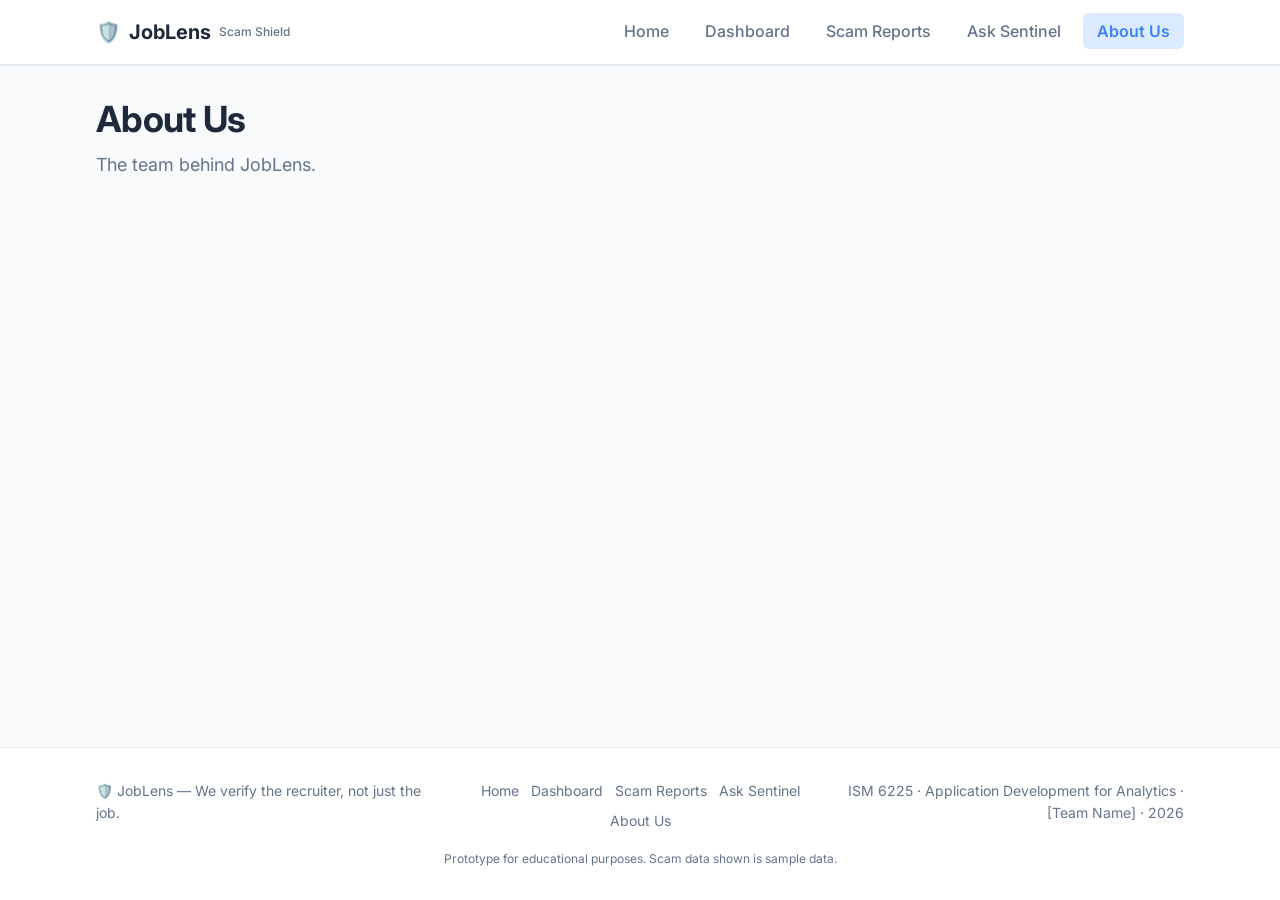
==== aboutus.html @ b37e3d8d "Set up structure, design system, navbar, home page Co-authored-by: Cursor <cursoragent@cursor.com>" ====
<!DOCTYPE html>
<html lang="en">
<head>
  <meta charset="UTF-8">
  <meta name="viewport" content="width=device-width, initial-scale=1">
  <title>JobLens | About Us</title>
  <meta name="description" content="Meet the team behind JobLens and how the tool helps university career centers protect students from job and internship scams.">
  <link rel="preconnect" href="https://fonts.googleapis.com">
  <link rel="preconnect" href="https://fonts.gstatic.com" crossorigin>
  <link href="https://fonts.googleapis.com/css2?family=Inter:wght@400;500;600;700&display=swap" rel="stylesheet">
  <link rel="stylesheet" href="css/site.css">
</head>
<body>
  <header id="site-header" class="site-header">
    <nav class="navbar container flex-between" aria-label="Main navigation">
      <a class="brand" href="index.html">
        <span class="brand-mark" aria-hidden="true">🛡️</span>
        <span class="brand-name">JobLens</span>
        <span class="brand-tagline">Scam Shield</span>
      </a>
      <button class="nav-toggle" type="button" aria-label="Open menu" aria-expanded="false" aria-controls="nav-links">☰</button>
      <ul class="nav-links" id="nav-links">
        <li><a class="nav-link" href="index.html">Home</a></li>
        <li><a class="nav-link" href="dashboard.html">Dashboard</a></li>
        <li><a class="nav-link" href="crud.html">Scam Reports</a></li>
        <li><a class="nav-link" href="bot.html">Ask Sentinel</a></li>
        <li><a class="nav-link" href="aboutus.html">About Us</a></li>
      </ul>
    </nav>
  </header>
  <main class="container">
    <section class="page-header">
      <h1>About Us</h1>
      <p class="lead text-muted">The team behind JobLens.</p>
    </section>
  </main>
  <footer id="site-footer" class="site-footer">
    <div class="container">
      <div class="footer-row">
        <p class="footer-brand">🛡️ JobLens — We verify the recruiter, not just the job.</p>
        <nav class="footer-nav" aria-label="Footer">
          <a href="index.html">Home</a>
          <a href="dashboard.html">Dashboard</a>
          <a href="crud.html">Scam Reports</a>
          <a href="bot.html">Ask Sentinel</a>
          <a href="aboutus.html">About Us</a>
        </nav>
        <p class="footer-course">ISM 6225 · Application Development for Analytics · [Team Name] · <span id="year"></span></p>
      </div>
      <p class="footer-disclaimer">Prototype for educational purposes. Scam data shown is sample data.</p>
    </div>
  </footer>
  <script src="js/main.js" defer></script>
</body>
</html>
---- css/site.css ----
/* JobLens light design system */

/* ==========================================================================
   a) CSS variables
   ========================================================================== */

:root {
  --bg: #F8FAFC;
  --surface: #FFFFFF;
  --border: #E2E8F0;
  --text: #1E293B;
  --muted: #64748B;
  --primary: #3B82F6;
  --primary-hover: #2563EB;
  --primary-light: #DBEAFE;
  --low: #16A34A;
  --low-bg: #DCFCE7;
  --medium: #D97706;
  --medium-bg: #FEF3C7;
  --high: #DC2626;
  --high-bg: #FEE2E2;
  --chart-1: #93C5FD;
  --chart-2: #86EFAC;
  --chart-3: #FCD34D;
  --chart-4: #FCA5A5;
  --chart-5: #C4B5FD;

  --radius-sm: 6px;
  --radius: 10px;
  --radius-lg: 16px;
  --shadow-sm: 0 1px 2px rgba(15, 23, 42, 0.05);
  --shadow: 0 4px 12px rgba(15, 23, 42, 0.06);
  --space-1: 4px;
  --space-2: 8px;
  --space-3: 12px;
  --space-4: 16px;
  --space-5: 24px;
  --space-6: 32px;
  --space-7: 48px;
  --space-8: 64px;
  --container: 1120px;
  --font: "Inter", system-ui, -apple-system, "Segoe UI", Roboto, sans-serif;
}

/* ==========================================================================
   b) Reset and base
   ========================================================================== */

*,
*::before,
*::after {
  box-sizing: border-box;
  margin: 0;
}

body {
  display: flex;
  flex-direction: column;
  min-height: 100vh;
  background: var(--bg);
  color: var(--text);
  font-family: var(--font);
  font-size: 1rem;
  line-height: 1.6;
}

img {
  max-width: 100%;
  height: auto;
  display: block;
}

a {
  color: var(--primary);
  text-underline-offset: 2px;
}

a:hover {
  color: var(--primary-hover);
}

:focus-visible {
  outline: 2px solid var(--primary);
  outline-offset: 2px;
}

button,
input,
select,
textarea {
  font-family: inherit;
}

main {
  flex: 1;
  width: 100%;
  min-width: 0;
  padding-top: var(--space-4);
  padding-bottom: var(--space-6);
}

/* ==========================================================================
   c) Typography
   ========================================================================== */

h1,
h2,
h3,
h4 {
  line-height: 1.25;
  letter-spacing: -0.02em;
  color: var(--text);
  margin-bottom: var(--space-3);
}

h1 {
  font-size: 2.25rem;
  font-weight: 700;
}

h2 {
  font-size: 1.75rem;
  font-weight: 700;
}

h3 {
  font-size: 1.25rem;
  font-weight: 600;
}

h4 {
  font-size: 1.0625rem;
  font-weight: 600;
}

.text-muted {
  color: var(--muted);
}

.lead {
  font-size: 1.125rem;
  line-height: 1.7;
  color: var(--muted);
}

.small {
  font-size: 0.875rem;
}

/* ==========================================================================
   d) Layout utilities
   ========================================================================== */

.container {
  width: 100%;
  max-width: var(--container);
  margin-inline: auto;
  padding: 0 var(--space-4);
}

.section {
  padding-block: var(--space-7);
}

.grid {
  display: grid;
  gap: var(--space-5);
}

.grid-2 {
  grid-template-columns: repeat(2, minmax(0, 1fr));
}

.grid-3 {
  grid-template-columns: repeat(3, minmax(0, 1fr));
}

.grid-4 {
  grid-template-columns: repeat(4, minmax(0, 1fr));
}

.flex {
  display: flex;
  align-items: center;
  flex-wrap: wrap;
}

.flex-between {
  display: flex;
  align-items: center;
  justify-content: space-between;
  gap: var(--space-4);
  flex-wrap: wrap;
}

.gap-2 {
  gap: var(--space-2);
}

.gap-4 {
  gap: var(--space-4);
}

.text-center {
  text-align: center;
}

.mt-2 { margin-top: var(--space-2); }
.mt-3 { margin-top: var(--space-3); }
.mt-4 { margin-top: var(--space-4); }
.mt-5 { margin-top: var(--space-5); }
.mt-6 { margin-top: var(--space-6); }

.mb-2 { margin-bottom: var(--space-2); }
.mb-3 { margin-bottom: var(--space-3); }
.mb-4 { margin-bottom: var(--space-4); }
.mb-5 { margin-bottom: var(--space-5); }
.mb-6 { margin-bottom: var(--space-6); }

/* ==========================================================================
   e) Components
   ========================================================================== */

.card {
  background: var(--surface);
  border: 1px solid var(--border);
  border-radius: var(--radius);
  box-shadow: var(--shadow-sm);
  padding: var(--space-5);
}

.card:hover {
  box-shadow: var(--shadow);
}

.btn {
  display: inline-flex;
  align-items: center;
  justify-content: center;
  gap: var(--space-2);
  border: 1px solid transparent;
  border-radius: var(--radius);
  padding: 10px 16px;
  font-size: 0.9375rem;
  font-weight: 600;
  line-height: 1.2;
  text-decoration: none;
  cursor: pointer;
  background: var(--surface);
  color: var(--text);
}

.btn:hover {
  text-decoration: none;
}

.btn-primary {
  background: var(--primary);
  color: var(--surface);
}

.btn-primary:hover {
  background: var(--primary-hover);
  color: var(--surface);
}

.btn-secondary {
  background: var(--surface);
  color: var(--text);
  border-color: var(--border);
}

.btn-secondary:hover {
  background: var(--bg);
  color: var(--text);
}

.btn-danger {
  background: var(--high-bg);
  color: var(--high);
}

.btn-danger:hover {
  background: var(--high-bg);
  color: var(--high);
  border-color: var(--high);
}

.btn-sm {
  padding: 6px 12px;
  font-size: 0.85rem;
  line-height: 1.2;
  white-space: nowrap;
  min-width: fit-content;
  border-radius: var(--radius-sm);
}

.btn:disabled,
.btn[aria-disabled="true"] {
  opacity: 0.55;
  cursor: not-allowed;
}

.btn:disabled:hover,
.btn[aria-disabled="true"]:hover {
  background: var(--surface);
  color: var(--text);
  border-color: var(--border);
}

.btn-primary:disabled:hover {
  background: var(--primary);
  color: var(--surface);
  border-color: transparent;
}

.btn-danger:disabled:hover {
  background: var(--high-bg);
  color: var(--high);
  border-color: transparent;
}

.form-group {
  display: flex;
  flex-direction: column;
  gap: var(--space-2);
  margin-bottom: var(--space-4);
}

.form-group label {
  font-size: 0.9375rem;
  font-weight: 600;
}

input,
select,
textarea {
  width: 100%;
  padding: 10px 12px;
  border: 1px solid var(--border);
  border-radius: var(--radius-sm);
  background: var(--surface);
  color: var(--text);
  font-size: 1rem;
  line-height: 1.5;
}

textarea {
  min-height: 120px;
  resize: vertical;
}

input:focus,
select:focus,
textarea:focus {
  border-color: var(--primary);
  outline: 2px solid var(--primary);
  outline-offset: 1px;
  box-shadow: 0 0 0 3px var(--primary-light);
}

.form-error {
  color: var(--high);
  font-size: 0.8125rem;
}

.form-help {
  color: var(--muted);
  font-size: 0.8125rem;
}

.table-wrap {
  width: 100%;
  overflow-x: auto;
}

.table {
  width: 100%;
  border-collapse: collapse;
  background: var(--surface);
  border: 1px solid var(--border);
  border-radius: var(--radius);
}

.table th,
.table td {
  padding: var(--space-3) var(--space-4);
  text-align: left;
  border-bottom: 1px solid var(--border);
  vertical-align: middle;
}

.table th {
  background: var(--bg);
  color: var(--muted);
  font-size: 0.8125rem;
  font-weight: 600;
  letter-spacing: 0.01em;
}

.table tr:last-child td {
  border-bottom: none;
}

.table tbody tr:hover {
  background: var(--bg);
}

.badge {
  display: inline-block;
  padding: 2px 10px;
  border-radius: 999px;
  font-size: 0.75rem;
  font-weight: 600;
  line-height: 1.5;
  white-space: nowrap;
}

.badge-low,
.badge-approved {
  color: var(--low);
  background: var(--low-bg);
}

.badge-medium,
.badge-pending {
  color: var(--medium);
  background: var(--medium-bg);
}

.badge-high,
.badge-rejected {
  color: var(--high);
  background: var(--high-bg);
}

.badge-neutral {
  color: var(--muted);
  background: var(--border);
}

.alert {
  padding: var(--space-3) var(--space-4);
  border: 1px solid var(--border);
  border-radius: var(--radius);
  background: var(--surface);
  color: var(--text);
}

.alert-success {
  color: var(--low);
  background: var(--low-bg);
  border-color: transparent;
}

.alert-error {
  color: var(--high);
  background: var(--high-bg);
  border-color: transparent;
}

.alert-info {
  color: var(--primary);
  background: var(--primary-light);
  border-color: transparent;
}

.kpi {
  background: var(--surface);
  border: 1px solid var(--border);
  border-radius: var(--radius);
  box-shadow: var(--shadow-sm);
  padding: var(--space-5);
}

.kpi-value {
  font-size: 2rem;
  font-weight: 700;
  letter-spacing: -0.03em;
  line-height: 1.1;
  margin-bottom: var(--space-2);
}

.kpi-label {
  color: var(--muted);
  font-size: 0.875rem;
}

.modal-backdrop {
  display: none;
  position: fixed;
  inset: 0;
  z-index: 100;
  background: rgba(15, 23, 42, 0.4);
}

.modal-backdrop.is-open {
  display: block;
}

.modal {
  display: none;
  position: fixed;
  top: 50%;
  left: 50%;
  z-index: 101;
  width: min(100% - var(--space-6), 480px);
  padding: var(--space-5);
  background: var(--surface);
  border: 1px solid var(--border);
  border-radius: var(--radius-lg);
  box-shadow: var(--shadow);
  transform: translate(-50%, -50%);
}

.modal.is-open {
  display: block;
}

.site-header {
  position: sticky;
  top: 0;
  z-index: 100;
  background: var(--surface);
  border-bottom: 1px solid var(--border);
  box-shadow: var(--shadow-sm);
}

.navbar {
  display: flex;
  align-items: center;
  justify-content: space-between;
  flex-wrap: nowrap;
  gap: var(--space-3);
  height: 64px;
  min-height: 64px;
}

.brand {
  display: inline-flex;
  align-items: center;
  gap: var(--space-2);
  flex: 0 0 auto;
  color: var(--text);
  font-size: 1.25rem;
  font-weight: 700;
  line-height: 1;
  text-decoration: none;
  white-space: nowrap;
}

.brand:hover {
  color: var(--text);
}

.brand-tagline {
  color: var(--muted);
  font-size: 0.75rem;
  font-weight: 500;
}

.nav-links {
  display: flex;
  align-items: center;
  gap: var(--space-2);
  margin: 0;
  padding: 0;
  list-style: none;
}

.nav-link {
  color: var(--muted);
  text-decoration: none;
  font-weight: 500;
  padding: 8px 14px;
  border-radius: var(--radius-sm);
}

.nav-link:hover {
  color: var(--text);
  background: var(--bg);
}

.nav-link.active,
.nav-link.active:hover {
  background: var(--primary-light);
  color: var(--primary);
  font-weight: 600;
}

.nav-toggle {
  display: none;
  flex: 0 0 auto;
  align-items: center;
  justify-content: center;
  width: 44px;
  height: 44px;
  padding: 0;
  border: 1px solid var(--border);
  border-radius: var(--radius-sm);
  background: var(--surface);
  color: var(--text);
  font-size: 1.25rem;
  line-height: 1;
  cursor: pointer;
}

.nav-toggle:hover {
  background: var(--bg);
}

.page-header {
  padding: var(--space-6) 0 var(--space-4);
}

.page-header h1 {
  margin-bottom: var(--space-2);
}

.site-footer {
  margin-top: var(--space-8);
  background: var(--surface);
  border-top: 1px solid var(--border);
  padding: var(--space-6) 0;
  color: var(--muted);
  font-size: 0.875rem;
}

.footer-row {
  display: flex;
  align-items: flex-start;
  justify-content: space-between;
  gap: var(--space-5);
}

.footer-brand,
.footer-nav,
.footer-course {
  flex: 1;
  min-width: 0;
}

.footer-course {
  text-align: right;
}

.footer-nav {
  display: flex;
  flex-wrap: wrap;
  justify-content: center;
  gap: var(--space-2) var(--space-3);
}

.footer-nav a {
  color: var(--muted);
  font-size: 0.875rem;
  text-decoration: none;
}

.footer-nav a:hover {
  color: var(--primary);
}

.footer-disclaimer {
  margin-top: var(--space-4);
  color: var(--muted);
  font-size: 0.75rem;
  text-align: center;
}

/* ==========================================================================
   f) Responsive
   ========================================================================== */

@media (max-width: 900px) {
  .grid-3,
  .grid-4 {
    grid-template-columns: repeat(2, minmax(0, 1fr));
  }
}

@media (max-width: 600px) {
  .grid-2,
  .grid-3,
  .grid-4 {
    grid-template-columns: 1fr;
  }

  h1 {
    font-size: 1.75rem;
  }

  .section {
    padding-block: var(--space-5);
  }
}

@media (max-width: 768px) {
  .brand-tagline {
    display: none;
  }

  .nav-toggle {
    display: inline-flex;
  }

  .nav-links {
    display: none;
    position: absolute;
    top: 100%;
    left: 0;
    right: 0;
    flex-direction: column;
    align-items: stretch;
    gap: 0;
    padding: var(--space-2) 0;
    background: var(--surface);
    border-bottom: 1px solid var(--border);
    box-shadow: var(--shadow);
  }

  .nav-links.is-open {
    display: flex;
  }

  .nav-links li {
    width: 100%;
  }

  .nav-link {
    display: flex;
    align-items: center;
    width: 100%;
    min-height: 44px;
    padding: var(--space-3) var(--space-4);
    border-radius: 0;
  }

  .footer-row {
    flex-direction: column;
    align-items: center;
    text-align: center;
  }

  .footer-course {
    text-align: center;
  }
}

/* ==========================================================================
   Home page
   ========================================================================== */

html {
  scroll-behavior: smooth;
}

.home {
  padding-top: 0;
  padding-bottom: 0;
}

.hero {
  background: linear-gradient(180deg, var(--primary-light) 0%, var(--bg) 78%);
  padding: var(--space-8) 0 var(--space-7);
}

.hero-grid {
  display: grid;
  grid-template-columns: 1.15fr 0.85fr;
  gap: var(--space-6);
  align-items: center;
}

.hero h1 {
  font-size: 2.75rem;
}

.hero .lead {
  max-width: 38rem;
  margin-top: var(--space-3);
}

.hero-actions {
  display: flex;
  flex-wrap: wrap;
  gap: var(--space-3);
  margin-top: var(--space-5);
}

.pill {
  display: inline-block;
  margin-bottom: var(--space-4);
  padding: 4px 12px;
  border-radius: 999px;
  background: var(--primary-light);
  color: var(--primary);
  font-size: 0.8125rem;
  font-weight: 600;
  box-shadow: 0 0 0 4px var(--surface);
}

.section-heading {
  max-width: 680px;
  margin: 0 auto var(--space-6);
  text-align: center;
}

.section-title {
  margin-bottom: 0;
}

.section-subtitle {
  margin-top: var(--space-2);
  color: var(--muted);
  font-size: 1.0625rem;
}

.card-emoji {
  margin-bottom: var(--space-3);
  font-size: 1.75rem;
  line-height: 1;
}

.step-list {
  list-style: none;
  padding: 0;
}

.step-number {
  display: inline-flex;
  align-items: center;
  justify-content: center;
  width: 40px;
  height: 40px;
  margin-bottom: var(--space-3);
  border-radius: 50%;
  background: var(--primary-light);
  color: var(--primary);
  font-weight: 700;
}

.example-title {
  font-size: 1.25rem;
}

.example-meta,
.result-email {
  overflow-wrap: anywhere;
}

.example-scoreline,
.result-top {
  display: flex;
  align-items: flex-start;
  justify-content: space-between;
  gap: var(--space-4);
  margin-top: var(--space-4);
}

.example-score,
.result-score {
  font-size: 1.75rem;
  font-weight: 700;
  letter-spacing: -0.03em;
  line-height: 1;
}

.badge-lg {
  padding: 6px 14px;
  font-size: 0.875rem;
}

#check,
#check-result {
  scroll-margin-top: 84px;
}

.check-wrap {
  max-width: 720px;
  margin-inline: auto;
}

.check-form:hover,
.result-card:hover {
  box-shadow: var(--shadow-sm);
}

.try-these {
  margin-top: var(--space-5);
}

.try-these p {
  margin-bottom: var(--space-2);
}

.chip-row {
  display: flex;
  flex-wrap: wrap;
  gap: var(--space-2);
}

.chip {
  max-width: 100%;
  padding: 6px 12px;
  border: 1px solid var(--border);
  border-radius: 999px;
  background: var(--surface);
  color: var(--text);
  font-family: inherit;
  font-size: 0.8125rem;
  font-weight: 500;
  line-height: 1.4;
  text-align: left;
  overflow-wrap: anywhere;
  cursor: pointer;
}

.chip:hover {
  background: var(--primary-light);
  border-color: var(--primary-light);
  color: var(--text);
}

#check-result {
  margin-top: var(--space-4);
}

.result-card {
  animation: result-in 250ms ease;
}

.result-email {
  font-weight: 700;
}

.result-verdict {
  display: flex;
  flex-direction: column;
  align-items: flex-end;
  gap: var(--space-2);
  text-align: right;
}

.result-phrase {
  color: var(--muted);
}

.score-bar {
  height: 10px;
  margin-top: var(--space-4);
  overflow: hidden;
  border-radius: 999px;
  background: var(--border);
}

.score-fill {
  width: var(--score, 0%);
  height: 100%;
  border-radius: inherit;
  transition: width 250ms ease;
}

.score-fill.is-low {
  background: var(--low);
}

.score-fill.is-medium {
  background: var(--medium);
}

.score-fill.is-high {
  background: var(--high);
}

.reason-list {
  display: flex;
  flex-direction: column;
  gap: var(--space-2);
  margin-top: var(--space-4);
  padding: 0;
  list-style: none;
}

.reason-list li {
  display: flex;
  align-items: flex-start;
  gap: var(--space-2);
}

.reason-icon {
  flex: 0 0 auto;
  width: 1.25rem;
  font-weight: 700;
  line-height: 1.6;
  text-align: center;
}

.reason-icon.good {
  color: var(--low);
}

.reason-icon.bad {
  color: var(--high);
}

.reason-icon.info {
  color: var(--muted);
}

.next-steps {
  margin-top: var(--space-4);
  padding: var(--space-4);
  border-radius: var(--radius);
}

.next-steps h3 {
  margin-bottom: var(--space-2);
  font-size: 1.05rem;
}

.next-steps.is-low {
  background: var(--low-bg);
}

.next-steps.is-low h3 {
  color: var(--low);
}

.next-steps.is-medium {
  background: var(--medium-bg);
}

.next-steps.is-medium h3 {
  color: var(--medium);
}

.next-steps.is-high {
  background: var(--high-bg);
}

.next-steps.is-high h3 {
  color: var(--high);
}

.next-steps .btn {
  margin-top: var(--space-3);
}

.result-note {
  margin-top: var(--space-4);
}

.cta-band {
  padding: var(--space-7) var(--space-5);
  border-radius: var(--radius-lg);
  background: var(--primary-light);
  text-align: center;
}

.cta-band h2 {
  margin-bottom: 0;
}

.cta-actions {
  display: flex;
  flex-wrap: wrap;
  justify-content: center;
  gap: var(--space-3);
  margin-top: var(--space-5);
}

@keyframes result-in {
  from {
    opacity: 0;
    transform: translateY(8px);
  }

  to {
    opacity: 1;
    transform: translateY(0);
  }
}

@media (max-width: 900px) {
  .hero-grid {
    grid-template-columns: 1fr;
  }
}

@media (max-width: 768px) {
  .hero {
    padding: var(--space-6) 0;
  }

  .hero h1 {
    font-size: 2rem;
    max-width: none;
  }
}

@media (max-width: 360px) {
  .hero-actions .btn,
  .cta-actions .btn,
  .next-steps .btn {
    width: 100%;
  }

  .result-top,
  .example-scoreline {
    flex-direction: column;
  }

  .result-verdict {
    align-items: flex-start;
    text-align: left;
  }
}

@media (prefers-reduced-motion: reduce) {
  html {
    scroll-behavior: auto;
  }

  .result-card,
  .score-fill {
    animation: none;
    transition: none;
  }
}

/* ==========================================================================
   CRUD page
   ========================================================================== */

.crud-summary {
  margin-bottom: var(--space-5);
}

.crud-layout {
  display: grid;
  grid-template-columns: minmax(0, 38fr) minmax(0, 62fr);
  gap: var(--space-5);
  align-items: start;
}

.crud-layout > * {
  min-width: 0;
}

.crud-layout .table-wrap {
  max-width: 100%;
}

.crud-form {
  position: sticky;
  top: 88px;
  scroll-margin-top: 88px;
}

.crud-form fieldset {
  border: 0;
  padding: 0;
}

.crud-form legend {
  margin-bottom: var(--space-2);
  font-size: 0.9375rem;
  font-weight: 600;
}

.radio-row {
  display: flex;
  flex-wrap: wrap;
  gap: var(--space-4);
}

.radio-row label {
  display: inline-flex;
  align-items: center;
  gap: var(--space-2);
  font-weight: 500;
}

.radio-row input {
  width: auto;
}

.form-actions {
  display: flex;
  flex-wrap: wrap;
  gap: var(--space-2);
}

.domain-preview {
  color: var(--muted);
  font-size: 0.8125rem;
}

.char-counter {
  color: var(--muted);
  font-size: 0.8125rem;
}

.char-counter.is-over {
  color: var(--high);
  font-weight: 600;
}

.toolbar {
  display: flex;
  flex-wrap: wrap;
  align-items: center;
  gap: var(--space-3);
  margin-bottom: var(--space-4);
}

.toolbar-search {
  flex: 1 1 220px;
  min-width: 180px;
}

.toolbar select {
  width: auto;
  min-width: 10.5rem;
}

.sort-btn {
  display: inline-flex;
  align-items: center;
  padding: 0;
  border: 0;
  background: transparent;
  color: inherit;
  font: inherit;
  font-weight: 600;
  cursor: pointer;
}

.table th.sortable:hover,
.sort-btn:hover {
  color: var(--primary);
}

.crud-layout > section {
  overflow: hidden;
}

.crud-layout .table-wrap {
  overflow-x: auto;
}

.crud-layout .table {
  width: 100%;
  min-width: 820px;
}

.crud-layout .table th,
.crud-layout .table td {
  padding: 12px 14px;
  vertical-align: middle;
}

.col-nowrap {
  white-space: nowrap;
}

.crud-layout .status-cell {
  min-width: 110px;
  white-space: nowrap;
}

.crud-layout .badge {
  display: inline-block;
}

.email-cell {
  width: 230px;
  max-width: 230px;
}

.email-stack {
  width: 230px;
  max-width: 230px;
}

.email-line,
.email-domain {
  display: block;
  overflow: hidden;
  text-overflow: ellipsis;
  white-space: nowrap;
}

.email-domain {
  color: var(--muted);
  font-size: 0.8125rem;
}

.scam-type {
  width: 150px;
  max-width: 150px;
  white-space: normal;
}

.actions {
  display: flex;
  flex-wrap: nowrap;
  align-items: center;
  gap: 6px;
  white-space: nowrap;
}

.row-more {
  width: 32px;
  height: 32px;
  min-width: 32px;
  padding: 0;
  line-height: 1;
}

.row-menu {
  position: fixed;
  z-index: 200;
  min-width: 140px;
  margin: 0;
  padding: 4px 0;
  background: var(--surface);
  border: 1px solid var(--border);
  border-radius: var(--radius);
  box-shadow: var(--shadow);
}

.row-menu-item {
  display: block;
  width: 100%;
  padding: 8px 12px;
  border: 0;
  background: transparent;
  color: var(--text);
  font: inherit;
  font-size: 0.875rem;
  font-weight: 500;
  line-height: 1.2;
  text-align: left;
  white-space: nowrap;
  cursor: pointer;
}

.row-menu-item:hover,
.row-menu-item:focus-visible {
  background: var(--bg);
  outline: none;
}

.row-menu-item.is-approve {
  color: var(--low);
}

.row-menu-item.is-reject {
  color: var(--medium);
}

.row-menu-item.is-delete {
  color: var(--high);
}

.row-menu-divider {
  height: 1px;
  margin: 4px 0;
  background: var(--border);
  border: 0;
}

.scroll-hint {
  display: none;
  margin: var(--space-2) 0 0;
  color: var(--muted);
  font-size: 0.75rem;
  text-align: right;
}

.empty-state {
  padding: var(--space-5) var(--space-3);
  text-align: center;
}

.empty-state p {
  margin-bottom: var(--space-3);
  color: var(--muted);
}

.row-highlight td {
  animation: row-fade 2s ease;
}

@keyframes row-fade {
  0%,
  55% {
    background-color: var(--primary-light);
  }

  100% {
    background-color: transparent;
  }
}

.reset-row {
  margin-top: var(--space-6);
}

.modal {
  max-height: calc(100vh - 48px);
  overflow: auto;
}

.modal-wide {
  width: min(100% - var(--space-6), 560px);
}

.modal-header {
  display: flex;
  align-items: flex-start;
  justify-content: space-between;
  gap: var(--space-3);
  margin-bottom: var(--space-4);
}

.modal-title {
  margin-bottom: 0;
  font-size: 1.25rem;
}

.modal-close {
  display: inline-flex;
  flex: 0 0 auto;
  align-items: center;
  justify-content: center;
  width: 36px;
  height: 36px;
  border: 1px solid var(--border);
  border-radius: var(--radius-sm);
  background: var(--surface);
  color: var(--text);
  font-size: 1rem;
  line-height: 1;
  cursor: pointer;
}

.modal-close:hover {
  background: var(--bg);
}

.modal-actions {
  display: flex;
  flex-wrap: wrap;
  justify-content: flex-end;
  gap: var(--space-2);
  margin-top: var(--space-4);
}

.detail-list {
  display: grid;
  grid-template-columns: 9rem minmax(0, 1fr);
  gap: var(--space-3) var(--space-4);
}

.detail-list dt {
  color: var(--muted);
  font-size: 0.875rem;
  font-weight: 600;
}

.detail-list dd {
  margin: 0;
  overflow-wrap: anywhere;
}

.sr-only {
  position: absolute;
  width: 1px;
  height: 1px;
  padding: 0;
  margin: -1px;
  overflow: hidden;
  clip: rect(0, 0, 0, 0);
  border: 0;
}

@media (max-width: 900px) {
  .crud-layout {
    grid-template-columns: minmax(0, 1fr);
  }

  .crud-form {
    position: static;
  }

}

@media (max-width: 768px) {
  .scroll-hint {
    display: block;
  }
}

@media (max-width: 600px) {
  .detail-list {
    grid-template-columns: 1fr;
    gap: var(--space-1);
  }

  .detail-list dd {
    margin-bottom: var(--space-3);
  }
}

@media (prefers-reduced-motion: reduce) {
  .row-highlight td {
    animation: none;
    background: var(--primary-light);
  }
}
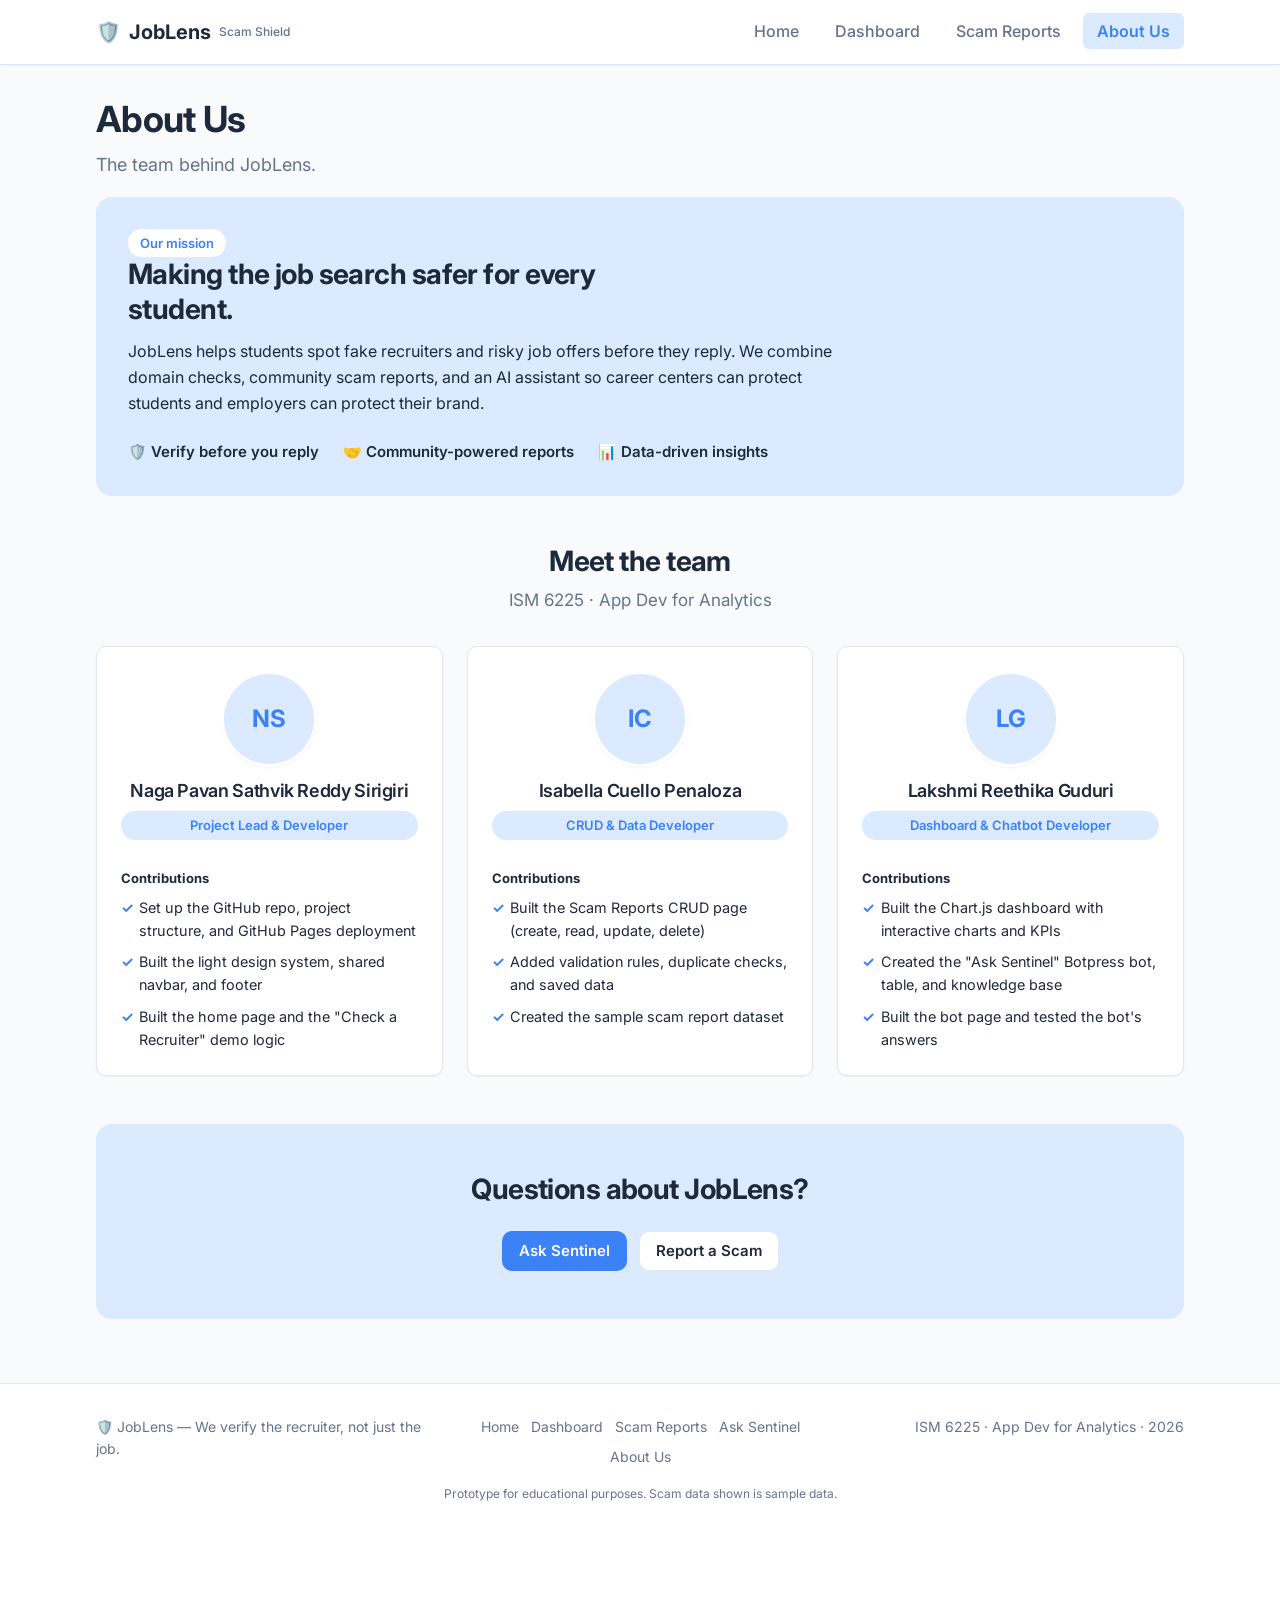
==== commit c0688553: "Assignment 3: home, CRUD, dashboard, about, bot pages + Botpress data" ====
--- a/aboutus.html
+++ b/aboutus.html
@@ -9,6 +9,10 @@
   <link rel="preconnect" href="https://fonts.gstatic.com" crossorigin>
   <link href="https://fonts.googleapis.com/css2?family=Inter:wght@400;500;600;700&display=swap" rel="stylesheet">
   <link rel="stylesheet" href="css/site.css">
+  <!-- ===================== BOTPRESS EMBED (Sentinel) ===================== -->
+  <script src="https://cdn.botpress.cloud/webchat/v5.0/inject.js"></script>
+  <script src="https://files.bpcontent.cloud/2026/10/27/17/20261027173845-1T2RG80U.js" defer></script>
+  <!-- ===================== END BOTPRESS EMBED ============================ -->
 </head>
 <body>
   <header id="site-header" class="site-header">
@@ -23,7 +27,6 @@
         <li><a class="nav-link" href="index.html">Home</a></li>
         <li><a class="nav-link" href="dashboard.html">Dashboard</a></li>
         <li><a class="nav-link" href="crud.html">Scam Reports</a></li>
-        <li><a class="nav-link" href="bot.html">Ask Sentinel</a></li>
         <li><a class="nav-link" href="aboutus.html">About Us</a></li>
       </ul>
     </nav>
@@ -32,6 +35,78 @@
     <section class="page-header">
       <h1>About Us</h1>
       <p class="lead text-muted">The team behind JobLens.</p>
+    </section>
+
+    <section class="mission-card">
+      <p class="mission-pill">Our mission</p>
+      <h2>Making the job search safer for every student.</h2>
+      <p>JobLens helps students spot fake recruiters and risky job offers before they reply. We combine domain checks, community scam reports, and an AI assistant so career centers can protect students and employers can protect their brand.</p>
+      <ul class="value-points">
+        <li>🛡️ Verify before you reply</li>
+        <li>🤝 Community-powered reports</li>
+        <li>📊 Data-driven insights</li>
+      </ul>
+    </section>
+
+    <section class="team-section" aria-labelledby="team-title">
+      <div class="section-heading">
+        <h2 class="section-title" id="team-title">Meet the team</h2>
+        <p class="section-subtitle">ISM 6225 · App Dev for Analytics</p>
+      </div>
+      <div class="grid grid-3 team-grid">
+        <article class="card team-card">
+          <div class="avatar">
+            <img class="avatar-img" src="images/member1.jpg" alt="Photo of Naga Pavan Sathvik Reddy Sirigiri" data-initials="NS" width="96" height="96">
+            <div class="avatar-fallback" aria-hidden="true">NS</div>
+          </div>
+          <h3>Naga Pavan Sathvik Reddy Sirigiri</h3>
+          <p class="role-pill">Project Lead &amp; Developer</p>
+          <p class="contrib-label">Contributions</p>
+          <ul class="contrib-list">
+            <li>Set up the GitHub repo, project structure, and GitHub Pages deployment</li>
+            <li>Built the light design system, shared navbar, and footer</li>
+            <li>Built the home page and the "Check a Recruiter" demo logic</li>
+          </ul>
+        </article>
+        <article class="card team-card">
+          <div class="avatar">
+            <img class="avatar-img" src="images/member2.jpg" alt="Photo of Isabella Cuello Penaloza" data-initials="IC" width="96" height="96">
+            <div class="avatar-fallback" aria-hidden="true">IC</div>
+          </div>
+          <h3>Isabella Cuello Penaloza</h3>
+          <p class="role-pill">CRUD &amp; Data Developer</p>
+          <p class="contrib-label">Contributions</p>
+          <ul class="contrib-list">
+            <li>Built the Scam Reports CRUD page (create, read, update, delete)</li>
+            <li>Added validation rules, duplicate checks, and saved data</li>
+            <li>Created the sample scam report dataset</li>
+          </ul>
+        </article>
+        <article class="card team-card">
+          <div class="avatar">
+            <img class="avatar-img" src="images/member3.jpg" alt="Photo of Lakshmi Reethika Guduri" data-initials="LG" width="96" height="96">
+            <div class="avatar-fallback" aria-hidden="true">LG</div>
+          </div>
+          <h3>Lakshmi Reethika Guduri</h3>
+          <p class="role-pill">Dashboard &amp; Chatbot Developer</p>
+          <p class="contrib-label">Contributions</p>
+          <ul class="contrib-list">
+            <li>Built the Chart.js dashboard with interactive charts and KPIs</li>
+            <li>Created the "Ask Sentinel" Botpress bot, table, and knowledge base</li>
+            <li>Built the bot page and tested the bot's answers</li>
+          </ul>
+        </article>
+      </div>
+    </section>
+
+    <section class="about-cta">
+      <div class="cta-band">
+        <h2>Questions about JobLens?</h2>
+        <div class="cta-actions">
+          <a class="btn btn-primary" href="bot.html">Ask Sentinel</a>
+          <a class="btn btn-secondary" href="crud.html">Report a Scam</a>
+        </div>
+      </div>
     </section>
   </main>
   <footer id="site-footer" class="site-footer">
@@ -45,7 +120,7 @@
           <a href="bot.html">Ask Sentinel</a>
           <a href="aboutus.html">About Us</a>
         </nav>
-        <p class="footer-course">ISM 6225 · Application Development for Analytics · [Team Name] · <span id="year"></span></p>
+        <p class="footer-course">ISM 6225 · App Dev for Analytics · <span id="year"></span></p>
       </div>
       <p class="footer-disclaimer">Prototype for educational purposes. Scam data shown is sample data.</p>
     </div>
--- a/css/site.css
+++ b/css/site.css
@@ -24,6 +24,7 @@
   --chart-3: #FCD34D;
   --chart-4: #FCA5A5;
   --chart-5: #C4B5FD;
+  --chart-6: #A5F3FC;
 
   --radius-sm: 6px;
   --radius: 10px;
@@ -621,7 +622,7 @@
   margin-top: var(--space-8);
   background: var(--surface);
   border-top: 1px solid var(--border);
-  padding: var(--space-6) 0;
+  padding: var(--space-6) 0 calc(var(--space-6) + 5.5rem);
   color: var(--muted);
   font-size: 0.875rem;
 }
@@ -1521,3 +1522,405 @@
     background: var(--primary-light);
   }
 }
+
+/* ==========================================================================
+   Dashboard
+   ========================================================================== */
+
+.dash-toolbar {
+  margin-bottom: var(--space-5);
+}
+
+.dash-toolbar-meta,
+.dash-toolbar-actions {
+  display: flex;
+  flex-wrap: wrap;
+  align-items: center;
+  gap: var(--space-3);
+}
+
+.dash-updated {
+  margin: 0;
+  color: var(--muted);
+  font-size: 0.8125rem;
+}
+
+.dash-pill {
+  margin: 0;
+  box-shadow: none;
+}
+
+.dash-range-label {
+  color: var(--muted);
+  font-size: 0.875rem;
+  font-weight: 600;
+}
+
+.dash-toolbar select {
+  width: auto;
+  min-width: 12rem;
+}
+
+.dash-kpis {
+  margin-bottom: var(--space-5);
+}
+
+.kpi-icon {
+  margin-bottom: var(--space-2);
+  font-size: 1.5rem;
+  line-height: 1;
+}
+
+.kpi-trend {
+  margin-top: var(--space-2);
+  color: var(--muted);
+  font-size: 0.8125rem;
+}
+
+.kpi-trend.is-positive {
+  color: var(--low);
+}
+
+.kpi-type {
+  font-size: 1.35rem;
+  line-height: 1.25;
+}
+
+.dash-charts {
+  margin-bottom: var(--space-5);
+}
+
+.chart-card {
+  min-width: 0;
+}
+
+.chart-card h3 {
+  margin-bottom: var(--space-1);
+  font-size: 1.125rem;
+}
+
+.chart-desc {
+  margin-bottom: var(--space-4);
+  color: var(--muted);
+  font-size: 0.875rem;
+}
+
+.chart-box {
+  position: relative;
+  height: 300px;
+}
+
+.chart-card.full {
+  grid-column: 1 / -1;
+}
+
+.insights h3 {
+  margin-bottom: var(--space-4);
+}
+
+.insights-list {
+  margin: 0 0 var(--space-4);
+  padding-left: 1.25rem;
+}
+
+.insights-list li {
+  margin-bottom: var(--space-3);
+  line-height: 1.5;
+}
+
+.insights-list li:last-child {
+  margin-bottom: 0;
+}
+
+.insights-list strong {
+  font-weight: 700;
+}
+
+.insights-note {
+  margin: var(--space-4) 0 0;
+  color: var(--muted);
+  font-size: 0.8125rem;
+}
+
+@media (max-width: 900px) {
+  .dash-charts {
+    grid-template-columns: 1fr;
+  }
+
+  .chart-box {
+    height: 260px;
+  }
+}
+
+/* ==========================================================================
+   Ask Sentinel
+   ========================================================================== */
+
+.sentinel-home h2 {
+  margin-bottom: var(--space-3);
+}
+
+.sentinel-home p {
+  max-width: 42rem;
+}
+
+.sentinel-questions {
+  margin-top: var(--space-4);
+}
+
+.sentinel-copy {
+  margin: var(--space-3) 0 0;
+  color: var(--low);
+  font-size: 0.875rem;
+  font-weight: 600;
+}
+
+.copy-sink {
+  position: fixed;
+  left: -9999px;
+}
+
+.sentinel-actions {
+  display: flex;
+  flex-wrap: wrap;
+  gap: var(--space-3);
+  margin-top: var(--space-4);
+}
+
+.chat-hint {
+  margin-top: var(--space-3);
+}
+
+.sentinel-layout {
+  align-items: start;
+}
+
+.sentinel-details {
+  display: flex;
+  flex-direction: column;
+  gap: var(--space-4);
+  min-width: 0;
+}
+
+.sentinel-details .card h2,
+.sentinel-card h2 {
+  margin-bottom: var(--space-3);
+  font-size: 1.25rem;
+}
+
+.sentinel-steps {
+  margin: 0;
+  padding-left: 1.25rem;
+}
+
+.sentinel-steps li {
+  margin-bottom: var(--space-2);
+}
+
+.sentinel-steps li:last-child {
+  margin-bottom: 0;
+}
+
+.sentinel-card {
+  display: flex;
+  flex-direction: column;
+  align-items: flex-start;
+  gap: var(--space-3);
+}
+
+.sentinel-card p {
+  margin: 0;
+}
+
+.sentinel-card .chat-hint {
+  margin-top: 0;
+}
+
+@media (max-width: 900px) {
+  .sentinel-layout {
+    grid-template-columns: 1fr;
+  }
+}
+
+/* ==========================================================================
+   About page
+   ========================================================================== */
+
+.mission-card {
+  margin-bottom: var(--space-7);
+  padding: var(--space-6);
+  border-radius: var(--radius-lg);
+  background: var(--primary-light);
+}
+
+.mission-pill {
+  display: inline-block;
+  margin-bottom: var(--space-3);
+  padding: 4px 12px;
+  border-radius: 999px;
+  background: var(--surface);
+  color: var(--primary);
+  font-size: 0.8125rem;
+  font-weight: 600;
+}
+
+.mission-card h2 {
+  max-width: 18em;
+  margin-bottom: var(--space-3);
+}
+
+.mission-card p {
+  max-width: 46rem;
+  margin: 0;
+}
+
+.value-points {
+  display: flex;
+  flex-wrap: wrap;
+  gap: var(--space-3) var(--space-5);
+  margin: var(--space-5) 0 0;
+  padding: 0;
+  list-style: none;
+}
+
+.value-points li {
+  font-size: 0.9375rem;
+  font-weight: 600;
+}
+
+.team-section {
+  margin-bottom: var(--space-7);
+}
+
+.team-grid {
+  align-items: stretch;
+}
+
+.team-card {
+  display: flex;
+  flex-direction: column;
+  height: 100%;
+  min-width: 0;
+  text-align: center;
+  transition: transform 0.2s ease, box-shadow 0.2s ease;
+}
+
+.team-card:hover {
+  transform: translateY(-3px);
+  box-shadow: var(--shadow);
+}
+
+.avatar {
+  width: 96px;
+  height: 96px;
+  margin: 0 auto var(--space-3);
+}
+
+.avatar-img,
+.avatar-fallback {
+  width: 96px;
+  height: 96px;
+  border: 3px solid var(--surface);
+  border-radius: 50%;
+  box-shadow: var(--shadow-sm);
+}
+
+.avatar-img {
+  display: block;
+  object-fit: cover;
+}
+
+.avatar-img.is-hidden {
+  display: none;
+}
+
+.avatar-fallback {
+  display: none;
+  align-items: center;
+  justify-content: center;
+  background: var(--primary-light);
+  color: var(--primary);
+  font-size: 1.5rem;
+  font-weight: 700;
+}
+
+.avatar-fallback.is-visible {
+  display: flex;
+}
+
+.team-card h3 {
+  margin-bottom: var(--space-2);
+  font-size: 1.125rem;
+  line-height: 1.3;
+  overflow-wrap: break-word;
+}
+
+.role-pill {
+  display: inline-block;
+  margin-bottom: var(--space-3);
+  padding: 4px 12px;
+  border-radius: 999px;
+  background: var(--primary-light);
+  color: var(--primary);
+  font-size: 0.8125rem;
+  font-weight: 600;
+}
+
+.contrib-label {
+  margin: var(--space-4) 0 var(--space-2);
+  color: var(--text);
+  font-size: 0.8125rem;
+  font-weight: 700;
+  text-align: left;
+}
+
+.contrib-list {
+  flex: 1;
+  margin: 0;
+  padding: 0;
+  list-style: none;
+  text-align: left;
+  font-size: 0.9rem;
+}
+
+.contrib-list li {
+  position: relative;
+  margin-bottom: var(--space-2);
+  padding-left: 1.15rem;
+}
+
+.contrib-list li:last-child {
+  margin-bottom: 0;
+}
+
+.contrib-list li::before {
+  content: "✓";
+  position: absolute;
+  left: 0;
+  color: var(--primary);
+  font-weight: 700;
+}
+
+@media (max-width: 900px) {
+  .team-grid {
+    grid-template-columns: 1fr;
+    max-width: 28rem;
+    margin-inline: auto;
+  }
+}
+
+@media (max-width: 600px) {
+  .mission-card {
+    padding: var(--space-5);
+  }
+}
+
+@media (prefers-reduced-motion: reduce) {
+  .team-card {
+    transition: none;
+  }
+
+  .team-card:hover {
+    transform: none;
+  }
+}
